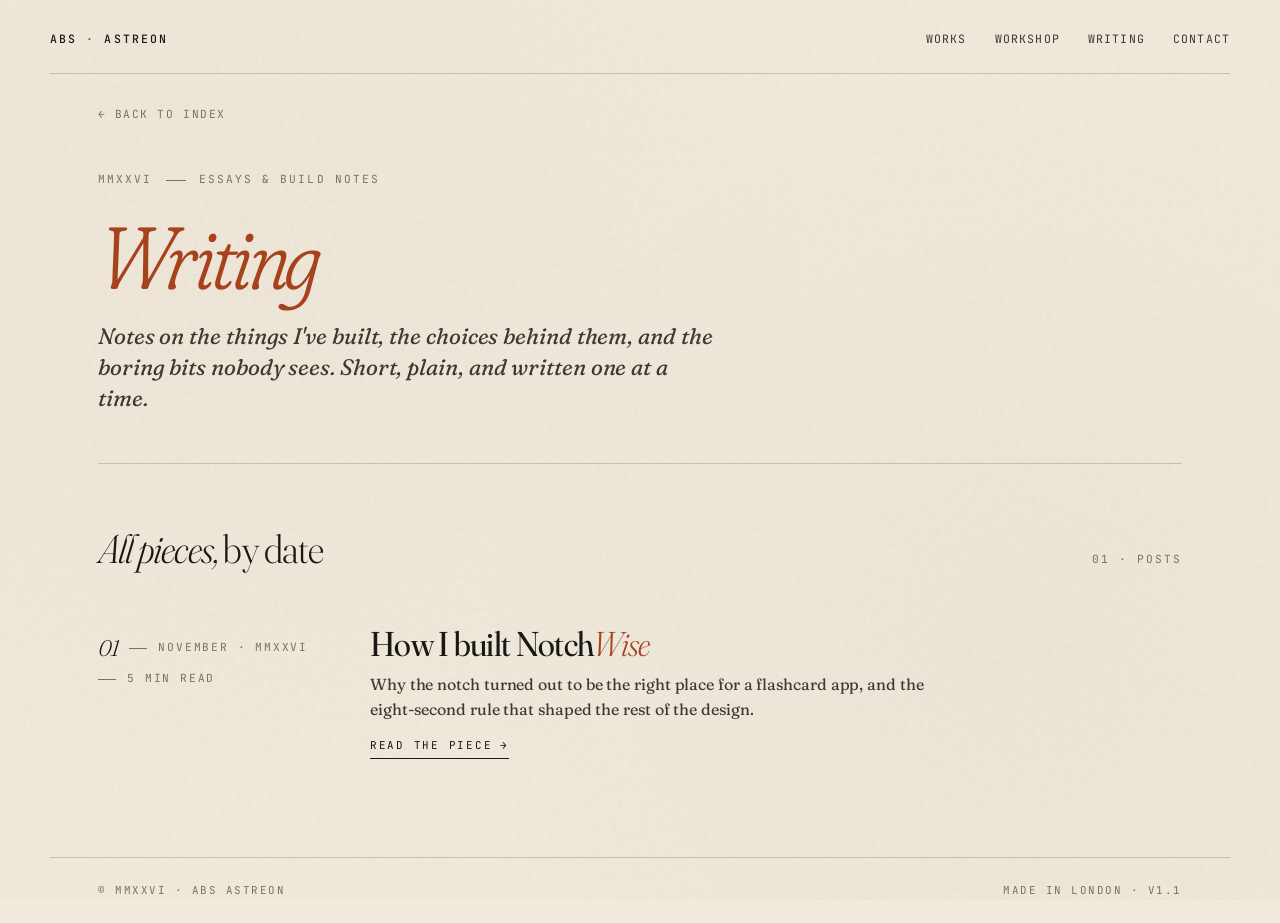
==== writing/index.html @ 0178a2d2 "Add click-to-copy CLI boxes, writing section, and email swap in colophon" ====
<!DOCTYPE html>
<html lang="en">
<head>
  <meta charset="UTF-8" />
  <meta name="viewport" content="width=device-width, initial-scale=1.0" />
  <title>Writing · ABS Astreon</title>
  <meta name="description" content="Essays and build notes on independent software and design." />
  <meta name="theme-color" content="#f1ebdd" />

  <meta property="og:title" content="Writing · ABS Astreon" />
  <meta property="og:description" content="Essays and build notes on independent software and design." />
  <meta property="og:type" content="website" />

  <link rel="preconnect" href="https://fonts.googleapis.com" />
  <link rel="preconnect" href="https://fonts.gstatic.com" crossorigin />
  <link
    href="https://fonts.googleapis.com/css2?family=Fraunces:ital,opsz,wght,SOFT@0,9..144,300..900,0..100;1,9..144,300..900,0..100&family=JetBrains+Mono:wght@400;500&display=swap"
    rel="stylesheet"
  />

  <link rel="stylesheet" href="../styles.css" />
</head>

<body>
  <header class="shell site-header">
    <div class="wordmark reveal d1">
      <a href="../index.html">ABS <span>·</span> ASTREON</a>
    </div>
    <nav class="site-nav reveal d2">
      <a href="../index.html#works">Works</a>
      <a href="../index.html#workshop">Workshop</a>
      <a href="index.html">Writing</a>
      <a href="../index.html#contact">Contact</a>
    </nav>
  </header>

  <main class="shell">
    <a href="../index.html" class="back-link reveal d1">
      <span class="arrow">←</span> Back to index
    </a>

    <section class="detail-header reveal d2">
      <p class="detail-meta">
        <span>MMXXVI</span>
        <span class="sep"></span>
        <span>Essays &amp; build notes</span>
      </p>
      <h1 class="detail-title"><em>Writing</em></h1>
      <p class="detail-tagline">Notes on the things I've built, the choices behind them, and the boring bits nobody sees. Short, plain, and written one at a time.</p>
    </section>

    <section class="block" style="border-top: 1px solid var(--rule); padding-top: clamp(2.5rem, 6vh, 4rem);">
      <div class="section-head">
        <h2>All pieces, <span style="font-style: normal;">by date</span></h2>
        <span class="tag">01 · Posts</span>
      </div>

      <div class="writing-list">

        <a class="writing-entry reveal d3" href="how-i-built-notchwise.html">
          <p class="writing-entry-meta">
            <span class="num">01</span>
            <span class="sep"></span>
            <span>November · MMXXVI</span>
            <span class="sep"></span>
            <span>5 min read</span>
          </p>
          <div class="writing-entry-body">
            <h3 class="writing-entry-title">How I built Notch<em>Wise</em></h3>
            <p class="writing-entry-dek">
              Why the notch turned out to be the right place for a flashcard app, and the eight-second rule that shaped the rest of the design.
            </p>
            <span class="writing-entry-cta">
              Read the piece <span class="arrow">→</span>
            </span>
          </div>
        </a>

      </div>
    </section>
  </main>

  <div class="footer-rule">
    <span>© MMXXVI · ABS Astreon</span>
    <span>Made in London · v1.1</span>
  </div>
</body>
</html>
---- styles.css ----
/* ═══════════════════════════════════════════════════════════
   Portfolio — shared styles
   Editorial/archival aesthetic: Fraunces + JetBrains Mono,
   warm paper palette, letterpress accents.
   ═══════════════════════════════════════════════════════════ */

/* ——— Design tokens ————————————————————————————————————— */
:root {
  --paper: #f1ebdd;
  --paper-warm: #ece4d2;
  --ink: #1a1814;
  --ink-soft: #3d3830;
  --ink-mute: #7a7161;
  --rule: #c9bfa8;
  --accent: #a6421c;          /* letterpress red */
  --accent-soft: #c47452;

  --serif: "Fraunces", "EB Garamond", "Georgia", serif;
  --mono: "JetBrains Mono", "SFMono-Regular", ui-monospace, monospace;

  --page-pad: clamp(1.25rem, 4vw, 3rem);
  --col-gap: clamp(1.5rem, 4vw, 4rem);

  --display-settings: "opsz" 144, "SOFT" 30, "WONK" 0;
  --body-settings: "opsz" 14, "SOFT" 50;
}

/* ——— Base ————————————————————————————————————————————— */
*,
*::before,
*::after { box-sizing: border-box; }

html {
  scroll-behavior: smooth;
  -webkit-font-smoothing: antialiased;
  -moz-osx-font-smoothing: grayscale;
  text-rendering: optimizeLegibility;
}

body {
  margin: 0;
  background: var(--paper);
  color: var(--ink);
  font-family: var(--serif);
  font-variation-settings: var(--body-settings);
  font-size: 17px;
  line-height: 1.55;
  letter-spacing: -0.005em;
  min-height: 100vh;

  /* Subtle paper grain */
  background-image:
    radial-gradient(circle at 20% 30%, rgba(166, 66, 28, 0.025) 0%, transparent 50%),
    radial-gradient(circle at 80% 70%, rgba(26, 24, 20, 0.02) 0%, transparent 50%),
    url("data:image/svg+xml,%3Csvg viewBox='0 0 200 200' xmlns='http://www.w3.org/2000/svg'%3E%3Cfilter id='n'%3E%3CfeTurbulence type='fractalNoise' baseFrequency='0.85' numOctaves='3' stitchTiles='stitch'/%3E%3CfeColorMatrix values='0 0 0 0 0.1 0 0 0 0 0.08 0 0 0 0 0.05 0 0 0 0.035 0'/%3E%3C/filter%3E%3Crect width='100%25' height='100%25' filter='url(%23n)'/%3E%3C/svg%3E");
  background-attachment: fixed, fixed, fixed;
}

a { color: inherit; text-decoration: none; }
::selection { background: var(--accent); color: var(--paper); }

img, svg { display: block; max-width: 100%; height: auto; }

/* ——— Layout shell ————————————————————————————————————— */
.shell {
  max-width: 1180px;
  margin: 0 auto;
  padding: 0 var(--page-pad);
}

.shell-narrow {
  max-width: 820px;
  margin: 0 auto;
  padding: 0 var(--page-pad);
}

.rule { border: 0; height: 1px; background: var(--rule); margin: 0; }

/* ——— Site header ————————————————————————————————————— */
.site-header {
  padding: 1.75rem 0 1.5rem;
  display: flex;
  align-items: baseline;
  justify-content: space-between;
  gap: 2rem;
  border-bottom: 1px solid var(--rule);
}

.wordmark {
  font-family: var(--mono);
  font-size: 0.72rem;
  font-weight: 500;
  letter-spacing: 0.18em;
  text-transform: uppercase;
  color: var(--ink);
}
.wordmark span { color: var(--accent); }
.wordmark a { color: inherit; }

.site-nav {
  display: flex;
  gap: 1.75rem;
  font-family: var(--mono);
  font-size: 0.72rem;
  letter-spacing: 0.1em;
  text-transform: uppercase;
  color: var(--ink-soft);
}
.site-nav a {
  position: relative;
  padding: 0.1rem 0;
  transition: color 0.2s ease;
}
.site-nav a::after {
  content: "";
  position: absolute;
  left: 0; bottom: -2px;
  width: 0; height: 1px;
  background: var(--accent);
  transition: width 0.3s ease;
}
.site-nav a:hover { color: var(--ink); }
.site-nav a:hover::after { width: 100%; }

/* ——— Hero (index) ————————————————————————————————————— */
.hero {
  padding: clamp(3rem, 10vh, 7rem) 0 clamp(3rem, 8vh, 5rem);
  display: flex;
  flex-direction: column;
  gap: 2.5rem;
  position: relative;
}
.hero-top {
  display: grid;
  grid-template-columns: 1fr;
  gap: 2.5rem;
  align-items: start;
}
@media (min-width: 860px) {
  .hero-top {
    grid-template-columns: 1fr auto;
    gap: 4rem;
  }
}
.hero-lead {
  display: flex;
  flex-direction: column;
  gap: 1.75rem;
  min-width: 0;
}
.hero-figure {
  margin: 0;
  display: flex;
  flex-direction: column;
  gap: 0.85rem;
  align-items: flex-start;
}
.hero-avatar {
  width: 220px;
  padding: 10px;
  border: 1px solid var(--rule);
  background: var(--paper-warm);
  position: relative;
  box-shadow: 4px 4px 0 var(--rule);
  transition: transform 0.4s cubic-bezier(0.2, 0.8, 0.2, 1), box-shadow 0.4s ease;
}
.hero-avatar:hover {
  transform: translate(-2px, -2px);
  box-shadow: 6px 6px 0 var(--rule);
}
.hero-avatar img {
  width: 100%;
  height: auto;
  display: block;
  mix-blend-mode: multiply;
}
.hero-byline {
  font-family: var(--mono);
  font-size: 0.66rem;
  letter-spacing: 0.18em;
  text-transform: uppercase;
  color: var(--ink-mute);
  display: flex;
  align-items: center;
  gap: 0.5rem;
  padding-left: 0.25rem;
}
.hero-byline::before {
  content: "";
  width: 20px;
  height: 1px;
  background: var(--ink-mute);
  display: inline-block;
}
.hero-byline em {
  font-family: var(--serif);
  font-style: italic;
  font-size: 1.05em;
  text-transform: none;
  letter-spacing: 0;
  color: var(--ink);
}

.eyebrow {
  font-family: var(--mono);
  font-size: 0.7rem;
  letter-spacing: 0.22em;
  text-transform: uppercase;
  color: var(--ink-mute);
  margin: 0;
  display: flex;
  align-items: center;
  gap: 0.6rem;
}
.eyebrow::before {
  content: "";
  width: 24px; height: 1px;
  background: var(--ink-mute);
  display: inline-block;
}
.hero h1 {
  font-family: var(--serif);
  font-variation-settings: var(--display-settings);
  font-weight: 380;
  font-size: clamp(2.4rem, 6.5vw, 5.25rem);
  line-height: 1.02;
  letter-spacing: -0.025em;
  margin: 0;
  max-width: 22ch;
}
.hero h1 em {
  font-style: italic;
  font-weight: 300;
  font-variation-settings: "opsz" 144, "SOFT" 100, "WONK" 1;
  color: var(--accent);
}
.hero-meta {
  display: grid;
  grid-template-columns: 1fr;
  gap: 1.25rem;
  max-width: 54ch;
  margin-top: 1rem;
}
@media (min-width: 780px) {
  .hero-meta {
    grid-template-columns: 1fr 1fr;
    gap: 3rem;
  }
}
.hero-meta p {
  margin: 0;
  color: var(--ink-soft);
  font-size: 1.05rem;
  line-height: 1.6;
}
.drop {
  font-family: var(--serif);
  font-variation-settings: "opsz" 144, "SOFT" 0;
  font-size: 3.4em;
  line-height: 0.85;
  float: left;
  padding: 0.15em 0.08em 0 0;
  color: var(--accent);
  font-weight: 500;
}

/* ——— Section blocks ————————————————————————————————————— */
section.block {
  padding: clamp(2.5rem, 6vh, 4rem) 0;
  border-top: 1px solid var(--rule);
}
.section-head {
  display: flex;
  align-items: baseline;
  justify-content: space-between;
  gap: 2rem;
  margin-bottom: clamp(2rem, 5vh, 3.5rem);
  flex-wrap: wrap;
}
.section-head h2 {
  font-family: var(--serif);
  font-variation-settings: "opsz" 144, "SOFT" 20;
  font-weight: 300;
  font-style: italic;
  font-size: clamp(1.75rem, 3.5vw, 2.5rem);
  letter-spacing: -0.02em;
  margin: 0;
}
.section-head .tag {
  font-family: var(--mono);
  font-size: 0.7rem;
  letter-spacing: 0.18em;
  text-transform: uppercase;
  color: var(--ink-mute);
}

/* ——— Project rows (with cover) ————————————————————————— */
.projects { display: flex; flex-direction: column; }

.project {
  display: grid;
  grid-template-columns: 1fr;
  gap: 1.5rem;
  padding: 2.25rem 0;
  border-top: 1px solid var(--rule);
  position: relative;
  color: inherit;
  transition: background 0.4s ease;
}
.project:first-child { border-top: 0; padding-top: 0; }

@media (min-width: 780px) {
  .project {
    grid-template-columns: minmax(0, 1fr) minmax(0, 1.2fr);
    gap: 3.5rem;
    padding: 3rem 0;
    align-items: center;
  }
}

.project-cover {
  position: relative;
  overflow: hidden;
  background: var(--paper-warm);
  aspect-ratio: 3 / 2;
  border: 1px solid var(--rule);
  transition: transform 0.5s cubic-bezier(0.2, 0.8, 0.2, 1);
}
.project-cover svg,
.project-cover img {
  width: 100%;
  height: 100%;
  object-fit: cover;
  transition: transform 0.6s cubic-bezier(0.2, 0.8, 0.2, 1);
}
.project:hover .project-cover svg,
.project:hover .project-cover img {
  transform: scale(1.03);
}

.project-content {
  display: flex;
  flex-direction: column;
  gap: 1rem;
}

.project-meta-row {
  display: flex;
  align-items: center;
  gap: 0.85rem;
  font-family: var(--mono);
  font-size: 0.68rem;
  letter-spacing: 0.16em;
  text-transform: uppercase;
  color: var(--ink-mute);
  margin: 0;
}
.project-meta-row .num {
  font-family: var(--serif);
  font-style: italic;
  font-variation-settings: "opsz" 144, "SOFT" 50;
  font-size: 1.4rem;
  font-weight: 300;
  letter-spacing: -0.02em;
  color: var(--ink);
  text-transform: none;
  line-height: 1;
}
.project-meta-row .sep {
  width: 20px; height: 1px;
  background: var(--ink-mute);
}
.project-meta-row .live {
  display: inline-flex;
  align-items: center;
  gap: 0.4rem;
  color: var(--accent);
  font-weight: 500;
}
.project-meta-row .live::before {
  content: "";
  width: 6px; height: 6px;
  border-radius: 50%;
  background: var(--accent);
  display: inline-block;
  animation: pulse 2.5s ease-in-out infinite;
}
@keyframes pulse {
  0%, 100% { opacity: 1; transform: scale(1); }
  50% { opacity: 0.5; transform: scale(0.85); }
}

.project-title {
  font-family: var(--serif);
  font-variation-settings: "opsz" 144, "SOFT" 30;
  font-weight: 400;
  font-size: clamp(1.9rem, 3.5vw, 2.85rem);
  line-height: 1.05;
  letter-spacing: -0.03em;
  margin: 0;
  transition: transform 0.35s cubic-bezier(0.2, 0.8, 0.2, 1);
}
.project-title em {
  font-style: italic;
  font-weight: 300;
  transition: font-variation-settings 0.35s ease;
}
.project:hover .project-title { transform: translateX(6px); }
.project:hover .project-title em {
  font-variation-settings: "opsz" 144, "SOFT" 100, "WONK" 1;
}

.project-description {
  margin: 0;
  color: var(--ink-soft);
  font-size: 1.02rem;
  line-height: 1.55;
  max-width: 52ch;
}

.project-stack {
  display: flex;
  flex-wrap: wrap;
  gap: 0.5rem;
  margin-top: 0.25rem;
}
.project-stack span {
  font-family: var(--mono);
  font-size: 0.65rem;
  letter-spacing: 0.12em;
  text-transform: uppercase;
  color: var(--ink-mute);
  border: 1px solid var(--rule);
  padding: 0.25rem 0.55rem;
  border-radius: 2px;
  background: rgba(255, 255, 255, 0.3);
}

.project-cta {
  font-family: var(--mono);
  font-size: 0.7rem;
  letter-spacing: 0.16em;
  text-transform: uppercase;
  color: var(--ink);
  display: inline-flex;
  align-items: center;
  gap: 0.5rem;
  margin-top: 0.5rem;
  padding-bottom: 0.3rem;
  border-bottom: 1px solid var(--ink);
  align-self: flex-start;
  transition: all 0.25s ease;
}
.project-cta .arrow { transition: transform 0.25s ease; }
.project:hover .project-cta .arrow { transform: translateX(4px); }
.project:hover .project-cta { color: var(--accent); border-bottom-color: var(--accent); }

/* ——— Bench (in progress) ————————————————————————————— */
.bench {
  display: grid;
  grid-template-columns: 1fr;
  gap: 1.5rem;
}
@media (min-width: 780px) {
  .bench {
    grid-template-columns: 1fr 1fr;
    gap: 2rem;
  }
}
.bench-card {
  padding: 2rem;
  border: 1px dashed var(--rule);
  background: rgba(255, 255, 255, 0.25);
  display: flex;
  flex-direction: column;
  gap: 1rem;
  position: relative;
}
.bench-card::before {
  content: "";
  position: absolute;
  top: 0.75rem; right: 0.75rem;
  width: 6px; height: 6px;
  background: var(--accent-soft);
  border-radius: 50%;
}
.bench-card .label {
  font-family: var(--mono);
  font-size: 0.65rem;
  letter-spacing: 0.18em;
  text-transform: uppercase;
  color: var(--accent-soft);
}
.bench-card h3 {
  font-family: var(--serif);
  font-variation-settings: "opsz" 144, "SOFT" 30;
  font-weight: 400;
  font-style: italic;
  font-size: 1.5rem;
  margin: 0;
  letter-spacing: -0.015em;
  color: var(--ink);
}
.bench-card p {
  margin: 0;
  color: var(--ink-soft);
  font-size: 0.95rem;
  line-height: 1.55;
}

/* ——— Colophon / Footer ————————————————————————————————— */
.colophon {
  padding: clamp(3rem, 8vh, 5rem) 0 2.5rem;
  border-top: 1px solid var(--rule);
  display: grid;
  grid-template-columns: 1fr;
  gap: 2.5rem;
}
@media (min-width: 780px) {
  .colophon { grid-template-columns: 2fr 1fr 1fr; }
}
.colophon-block h4 {
  font-family: var(--mono);
  font-size: 0.68rem;
  font-weight: 500;
  letter-spacing: 0.18em;
  text-transform: uppercase;
  color: var(--ink-mute);
  margin: 0 0 1rem 0;
}
.colophon-block p,
.colophon-block a {
  color: var(--ink-soft);
  font-size: 1rem;
  line-height: 1.6;
}
.colophon-block a {
  display: block;
  padding: 0.15rem 0;
  transition: color 0.2s ease;
}
.colophon-block a:hover { color: var(--accent); }
.colophon-note { max-width: 42ch; font-size: 0.95rem; }
.colophon-note em { font-style: italic; color: var(--ink); }

.footer-rule {
  max-width: 1180px;
  margin: 0 auto;
  padding: 1.5rem var(--page-pad);
  display: flex;
  justify-content: space-between;
  align-items: center;
  border-top: 1px solid var(--rule);
  font-family: var(--mono);
  font-size: 0.68rem;
  letter-spacing: 0.14em;
  text-transform: uppercase;
  color: var(--ink-mute);
  flex-wrap: wrap;
  gap: 1rem;
}

/* ═══════════════════════════════════════════════════════════
   Detail page styles
   ═══════════════════════════════════════════════════════════ */

.back-link {
  display: inline-flex;
  align-items: center;
  gap: 0.5rem;
  font-family: var(--mono);
  font-size: 0.7rem;
  letter-spacing: 0.14em;
  text-transform: uppercase;
  color: var(--ink-mute);
  margin: 2rem 0 1.5rem;
  transition: color 0.2s ease;
}
.back-link:hover { color: var(--accent); }
.back-link .arrow { transition: transform 0.25s ease; }
.back-link:hover .arrow { transform: translateX(-4px); }

.detail-header {
  padding: 1.5rem 0 3rem;
}
.detail-meta {
  font-family: var(--mono);
  font-size: 0.7rem;
  letter-spacing: 0.18em;
  text-transform: uppercase;
  color: var(--ink-mute);
  display: flex;
  flex-wrap: wrap;
  align-items: center;
  gap: 0.85rem;
  margin: 0 0 1.5rem;
}
.detail-meta .num {
  font-family: var(--serif);
  font-style: italic;
  font-variation-settings: "opsz" 144, "SOFT" 50;
  font-size: 1.5rem;
  font-weight: 300;
  color: var(--ink);
  text-transform: none;
  line-height: 1;
}
.detail-meta .sep {
  width: 20px; height: 1px;
  background: var(--ink-mute);
}
.detail-meta .live {
  display: inline-flex;
  align-items: center;
  gap: 0.4rem;
  color: var(--accent);
  font-weight: 500;
}
.detail-meta .live::before {
  content: "";
  width: 6px; height: 6px;
  border-radius: 50%;
  background: var(--accent);
  display: inline-block;
  animation: pulse 2.5s ease-in-out infinite;
}

.detail-title {
  font-family: var(--serif);
  font-variation-settings: var(--display-settings);
  font-weight: 380;
  font-size: clamp(2.75rem, 7vw, 5.5rem);
  line-height: 1;
  letter-spacing: -0.03em;
  margin: 0 0 1.25rem;
  max-width: 18ch;
}
.detail-title em {
  font-style: italic;
  font-weight: 300;
  font-variation-settings: "opsz" 144, "SOFT" 100, "WONK" 1;
  color: var(--accent);
}

.detail-tagline {
  font-family: var(--serif);
  font-style: italic;
  font-size: clamp(1.15rem, 2vw, 1.4rem);
  color: var(--ink-soft);
  max-width: 44ch;
  margin: 0;
  line-height: 1.4;
}

/* ——— Detail hero cover ————————————————————————————————— */
.detail-cover {
  margin-bottom: 3rem;
  aspect-ratio: 16 / 9;
  overflow: hidden;
  background: var(--paper-warm);
  border: 1px solid var(--rule);
}
.detail-cover svg,
.detail-cover img {
  width: 100%;
  height: 100%;
  object-fit: cover;
}

/* ——— Detail body prose ————————————————————————————————— */
.detail-body {
  display: grid;
  grid-template-columns: 1fr;
  gap: 2.5rem;
  padding: 2rem 0;
}
@media (min-width: 820px) {
  .detail-body {
    grid-template-columns: 1fr 2fr;
    gap: 4rem;
    padding: 3rem 0;
  }
}

.detail-section-label {
  font-family: var(--mono);
  font-size: 0.68rem;
  letter-spacing: 0.18em;
  text-transform: uppercase;
  color: var(--ink-mute);
  margin: 0;
  padding-top: 0.35em;
  border-top: 1px solid var(--ink);
  display: inline-block;
}

.detail-prose p {
  font-size: 1.1rem;
  line-height: 1.65;
  color: var(--ink-soft);
  margin: 0 0 1.25rem;
  max-width: 58ch;
}
.detail-prose p:first-child::first-letter {
  font-family: var(--serif);
  font-variation-settings: "opsz" 144, "SOFT" 0;
  float: left;
  font-size: 3.3em;
  line-height: 0.85;
  padding: 0.15em 0.1em 0 0;
  color: var(--accent);
  font-weight: 500;
}
.detail-prose strong {
  color: var(--ink);
  font-weight: 500;
}
.detail-prose em { font-style: italic; }
.detail-prose code {
  font-family: var(--mono);
  font-size: 0.88em;
  background: rgba(26, 24, 20, 0.06);
  padding: 0.1em 0.4em;
  border-radius: 2px;
  color: var(--ink);
}

/* ——— Feature list ————————————————————————————————————— */
.features {
  display: grid;
  grid-template-columns: 1fr;
  gap: 0;
  margin-top: 1rem;
}
.feature {
  padding: 1.5rem 0;
  border-top: 1px solid var(--rule);
  display: grid;
  grid-template-columns: 1fr;
  gap: 0.5rem;
}
@media (min-width: 640px) {
  .feature {
    grid-template-columns: auto 1fr;
    gap: 2rem;
  }
}
.feature-num {
  font-family: var(--mono);
  font-size: 0.7rem;
  letter-spacing: 0.14em;
  color: var(--ink-mute);
}
.feature h4 {
  font-family: var(--serif);
  font-variation-settings: "opsz" 144, "SOFT" 30;
  font-weight: 500;
  font-size: 1.15rem;
  margin: 0 0 0.25rem;
  letter-spacing: -0.01em;
  color: var(--ink);
}
.feature p {
  margin: 0;
  color: var(--ink-soft);
  font-size: 0.98rem;
  line-height: 1.55;
}

/* ——— Links grid ————————————————————————————————————————— */
.links-grid {
  display: grid;
  grid-template-columns: 1fr;
  gap: 1rem;
  margin-top: 1.25rem;
}
@media (min-width: 640px) {
  .links-grid { grid-template-columns: 1fr 1fr; }
}

.link-card {
  display: grid;
  grid-template-columns: auto 1fr auto;
  align-items: center;
  gap: 1rem;
  padding: 1.15rem 1.35rem;
  border: 1px solid var(--rule);
  background: rgba(255, 255, 255, 0.35);
  color: var(--ink);
  transition: all 0.25s ease;
}
.link-card:hover {
  border-color: var(--ink);
  transform: translateY(-2px);
  background: rgba(255, 255, 255, 0.55);
}
.link-card .glyph {
  width: 36px; height: 36px;
  display: grid;
  place-items: center;
  border: 1px solid var(--rule);
  border-radius: 2px;
  font-family: var(--mono);
  font-size: 0.85rem;
  color: var(--accent);
  background: var(--paper);
}
.link-card .meta {
  display: flex;
  flex-direction: column;
  gap: 0.15rem;
  min-width: 0;
}
.link-card .meta .label {
  font-family: var(--mono);
  font-size: 0.64rem;
  letter-spacing: 0.18em;
  text-transform: uppercase;
  color: var(--ink-mute);
}
.link-card .meta .value {
  font-family: var(--serif);
  font-variation-settings: "opsz" 144, "SOFT" 30;
  font-size: 1.02rem;
  font-weight: 500;
  letter-spacing: -0.005em;
  overflow: hidden;
  text-overflow: ellipsis;
  white-space: nowrap;
}
.link-card .arrow {
  color: var(--ink-mute);
  transition: all 0.25s ease;
}
.link-card:hover .arrow {
  color: var(--accent);
  transform: translate(2px, -2px);
}

/* CLI install box */
.cli-box {
  margin-top: 1.25rem;
  padding: 1.25rem 1.35rem;
  background: var(--ink);
  color: var(--paper);
  font-family: var(--mono);
  font-size: 0.88rem;
  border-radius: 2px;
  display: flex;
  align-items: center;
  justify-content: space-between;
  gap: 1rem;
  position: relative;
  overflow: hidden;
  cursor: pointer;
  border: 1px solid transparent;
  transition: border-color 0.3s ease, background 0.3s ease, transform 0.2s ease;
  user-select: none;
  -webkit-user-select: none;
}
.cli-box:hover {
  border-color: var(--accent-soft);
  transform: translateY(-1px);
}
.cli-box:focus-visible {
  outline: none;
  border-color: var(--accent-soft);
}
.cli-box::before {
  content: "$";
  color: var(--accent-soft);
  margin-right: 0.5rem;
}
.cli-box .copy-hint {
  font-size: 0.65rem;
  letter-spacing: 0.14em;
  text-transform: uppercase;
  color: var(--ink-mute);
  opacity: 0.7;
  transition: color 0.3s ease, opacity 0.3s ease;
  flex-shrink: 0;
}
.cli-box-copied {
  border-color: var(--accent-soft);
  background: #2a2620;
  transform: translateY(-1px);
}
.cli-box-copied .copy-hint {
  color: var(--accent-soft);
  opacity: 1;
}

/* ——— Next project ————————————————————————————————————— */
.next-project {
  display: grid;
  grid-template-columns: 1fr;
  gap: 1rem;
  padding: 3rem 0 2rem;
  border-top: 1px solid var(--rule);
  color: inherit;
  transition: color 0.3s ease;
}
@media (min-width: 780px) {
  .next-project {
    grid-template-columns: auto 1fr auto;
    gap: 3rem;
    align-items: center;
    padding: 4rem 0 3rem;
  }
}
.next-project .label {
  font-family: var(--mono);
  font-size: 0.7rem;
  letter-spacing: 0.18em;
  text-transform: uppercase;
  color: var(--ink-mute);
}
.next-project .title {
  font-family: var(--serif);
  font-variation-settings: "opsz" 144, "SOFT" 30;
  font-weight: 400;
  font-size: clamp(2rem, 4vw, 3rem);
  letter-spacing: -0.02em;
  line-height: 1;
  margin: 0;
  transition: transform 0.35s cubic-bezier(0.2, 0.8, 0.2, 1);
}
.next-project .title em {
  font-style: italic;
  font-weight: 300;
}
.next-project:hover .title {
  transform: translateX(8px);
  color: var(--accent);
}
.next-project .arrow {
  font-family: var(--mono);
  color: var(--ink-mute);
  transition: all 0.35s ease;
}
.next-project:hover .arrow {
  color: var(--accent);
  transform: translateX(8px);
}

/* ——— Workshop (in development) ————————————————————————— */
.workshop {
  display: grid;
  grid-template-columns: 1fr;
  gap: 1.5rem;
}
@media (min-width: 640px) {
  .workshop {
    grid-template-columns: repeat(2, 1fr);
  }
}
@media (min-width: 960px) {
  .workshop {
    grid-template-columns: repeat(3, 1fr);
    gap: 2rem;
  }
}
.workshop-card {
  display: flex;
  flex-direction: column;
  border: 1px solid var(--rule);
  background: rgba(255, 255, 255, 0.3);
  position: relative;
  transition: transform 0.35s cubic-bezier(0.2, 0.8, 0.2, 1), box-shadow 0.35s ease;
}
.workshop-card:hover {
  transform: translateY(-3px);
  box-shadow: 0 8px 0 -4px var(--rule);
}
.workshop-card::after {
  content: "";
  position: absolute;
  top: 0.85rem;
  right: 0.85rem;
  width: 8px;
  height: 8px;
  background: var(--accent-soft);
  border-radius: 50%;
  z-index: 2;
  animation: pulse 2.5s ease-in-out infinite;
}
.workshop-cover {
  aspect-ratio: 3 / 2;
  overflow: hidden;
  border-bottom: 1px solid var(--rule);
  background: var(--paper-warm);
}
.workshop-cover img {
  width: 100%;
  height: 100%;
  object-fit: cover;
  display: block;
}
.workshop-content {
  padding: 1.5rem 1.35rem 1.6rem;
  display: flex;
  flex-direction: column;
  gap: 0.7rem;
  flex: 1;
}
.workshop-meta {
  display: flex;
  align-items: center;
  gap: 0.7rem;
  font-family: var(--mono);
  font-size: 0.62rem;
  letter-spacing: 0.16em;
  text-transform: uppercase;
  color: var(--accent-soft);
  margin: 0 0 0.15rem;
}
.workshop-meta .num {
  font-family: var(--serif);
  font-style: italic;
  font-size: 1.1rem;
  font-weight: 300;
  color: var(--ink);
  text-transform: none;
  letter-spacing: -0.02em;
  line-height: 1;
}
.workshop-meta .sep {
  width: 14px;
  height: 1px;
  background: var(--accent-soft);
}
.workshop-title {
  font-family: var(--serif);
  font-variation-settings: "opsz" 144, "SOFT" 30;
  font-weight: 400;
  font-size: 1.7rem;
  letter-spacing: -0.02em;
  line-height: 1;
  margin: 0;
  color: var(--ink);
}
.workshop-title em {
  font-style: italic;
  font-weight: 300;
}
.workshop-desc {
  margin: 0;
  color: var(--ink-soft);
  font-size: 0.95rem;
  line-height: 1.55;
  flex: 1;
}
.workshop-stack {
  display: flex;
  flex-wrap: wrap;
  gap: 0.4rem;
  margin-top: 0.5rem;
}
.workshop-stack span {
  font-family: var(--mono);
  font-size: 0.6rem;
  letter-spacing: 0.12em;
  text-transform: uppercase;
  color: var(--ink-mute);
  border: 1px solid var(--rule);
  padding: 0.2rem 0.45rem;
  border-radius: 2px;
  background: rgba(255, 255, 255, 0.4);
}

/* ——— Reveal animation ————————————————————————————————— */
.reveal {
  opacity: 0;
  transform: translateY(18px);
  animation: rise 0.9s cubic-bezier(0.2, 0.8, 0.2, 1) forwards;
}
.reveal.d1 { animation-delay: 0.05s; }
.reveal.d2 { animation-delay: 0.18s; }
.reveal.d3 { animation-delay: 0.32s; }
.reveal.d4 { animation-delay: 0.46s; }
.reveal.d5 { animation-delay: 0.60s; }
@keyframes rise {
  to { opacity: 1; transform: translateY(0); }
}
@media (prefers-reduced-motion: reduce) {
  .reveal { opacity: 1; transform: none; animation: none; }
  * { transition: none !important; animation: none !important; }
}

/* ═══════════════════════════════════════════════════════════
   Writing
   Index listing + long-form article layout.
   ═══════════════════════════════════════════════════════════ */

/* ——— Writing index (listing) ——————————————————————————— */
.writing-list {
  display: flex;
  flex-direction: column;
}
.writing-entry {
  display: grid;
  grid-template-columns: 1fr;
  gap: 1rem;
  padding: 2.25rem 0;
  border-top: 1px dashed var(--rule);
  color: inherit;
  transition: transform 0.35s cubic-bezier(0.2, 0.8, 0.2, 1);
}
.writing-entry:first-child { border-top: 0; padding-top: 0; }
@media (min-width: 780px) {
  .writing-entry {
    grid-template-columns: 14rem 1fr;
    gap: 3rem;
    padding: 2.75rem 0;
    align-items: baseline;
  }
}
.writing-entry-meta {
  font-family: var(--mono);
  font-size: 0.7rem;
  letter-spacing: 0.16em;
  text-transform: uppercase;
  color: var(--ink-mute);
  display: flex;
  flex-wrap: wrap;
  align-items: center;
  gap: 0.7rem;
  margin: 0;
}
.writing-entry-meta .num {
  font-family: var(--serif);
  font-style: italic;
  font-variation-settings: "opsz" 144, "SOFT" 50;
  font-size: 1.4rem;
  font-weight: 300;
  letter-spacing: -0.02em;
  color: var(--ink);
  text-transform: none;
  line-height: 1;
}
.writing-entry-meta .sep {
  width: 18px; height: 1px;
  background: var(--ink-mute);
}
.writing-entry-body {
  display: flex;
  flex-direction: column;
  gap: 0.6rem;
  min-width: 0;
}
.writing-entry-title {
  font-family: var(--serif);
  font-variation-settings: "opsz" 144, "SOFT" 30;
  font-weight: 400;
  font-size: clamp(1.55rem, 3vw, 2.15rem);
  line-height: 1.1;
  letter-spacing: -0.02em;
  margin: 0;
  transition: transform 0.35s cubic-bezier(0.2, 0.8, 0.2, 1), color 0.35s ease;
}
.writing-entry-title em {
  font-style: italic;
  font-weight: 300;
  color: var(--accent);
}
.writing-entry:hover .writing-entry-title {
  transform: translateX(6px);
  color: var(--accent);
}
.writing-entry-dek {
  margin: 0;
  color: var(--ink-soft);
  font-size: 1rem;
  line-height: 1.55;
  max-width: 56ch;
}
.writing-entry-cta {
  font-family: var(--mono);
  font-size: 0.68rem;
  letter-spacing: 0.16em;
  text-transform: uppercase;
  color: var(--ink);
  display: inline-flex;
  align-items: center;
  gap: 0.5rem;
  margin-top: 0.35rem;
  padding-bottom: 0.25rem;
  border-bottom: 1px solid var(--ink);
  align-self: flex-start;
  transition: all 0.25s ease;
}
.writing-entry-cta .arrow { transition: transform 0.25s ease; }
.writing-entry:hover .writing-entry-cta {
  color: var(--accent);
  border-bottom-color: var(--accent);
}
.writing-entry:hover .writing-entry-cta .arrow {
  transform: translateX(4px);
}

/* ——— Writing article ——————————————————————————————————— */
.writing-article {
  padding: 1rem 0 3rem;
}
.writing-article-header {
  padding: 1.5rem 0 2.75rem;
  border-bottom: 1px solid var(--rule);
  margin-bottom: 3rem;
  max-width: 65ch;
}
.writing-article-kicker {
  font-family: var(--mono);
  font-size: 0.68rem;
  letter-spacing: 0.18em;
  text-transform: uppercase;
  color: var(--ink-mute);
  margin: 0 0 1.4rem;
  display: flex;
  flex-wrap: wrap;
  gap: 0.75rem;
  align-items: center;
}
.writing-article-kicker .num {
  font-family: var(--serif);
  font-style: italic;
  font-variation-settings: "opsz" 144, "SOFT" 50;
  font-size: 1.4rem;
  font-weight: 300;
  color: var(--ink);
  text-transform: none;
  line-height: 1;
}
.writing-article-kicker .sep {
  width: 18px; height: 1px;
  background: var(--ink-mute);
}
.writing-article-title {
  font-family: var(--serif);
  font-variation-settings: var(--display-settings);
  font-weight: 380;
  font-size: clamp(2.2rem, 5.5vw, 3.75rem);
  line-height: 1.03;
  letter-spacing: -0.025em;
  margin: 0 0 1.5rem;
}
.writing-article-title em {
  font-style: italic;
  font-weight: 300;
  font-variation-settings: "opsz" 144, "SOFT" 100, "WONK" 1;
  color: var(--accent);
}
.writing-article-dateline {
  font-family: var(--mono);
  font-size: 0.68rem;
  letter-spacing: 0.16em;
  text-transform: uppercase;
  color: var(--ink-mute);
  display: flex;
  flex-wrap: wrap;
  gap: 0.85rem;
  align-items: center;
  margin: 0;
}
.writing-article-dateline .sep {
  width: 14px; height: 1px;
  background: var(--ink-mute);
}

/* ——— Long-form prose ——————————————————————————————————— */
.writing-prose {
  max-width: 65ch;
}
.writing-prose p {
  font-size: 1.13rem;
  line-height: 1.72;
  color: var(--ink-soft);
  margin: 0 0 1.4rem;
}
.writing-prose p:first-of-type::first-letter {
  font-family: var(--serif);
  font-variation-settings: "opsz" 144, "SOFT" 0;
  float: left;
  font-size: 3.4em;
  line-height: 0.85;
  padding: 0.12em 0.12em 0 0;
  color: var(--accent);
  font-weight: 500;
}
.writing-prose h2 {
  font-family: var(--serif);
  font-variation-settings: "opsz" 144, "SOFT" 30;
  font-weight: 400;
  font-style: italic;
  font-size: clamp(1.45rem, 2.5vw, 1.75rem);
  letter-spacing: -0.015em;
  color: var(--ink);
  margin: 2.6rem 0 1rem;
  line-height: 1.2;
  max-width: 28ch;
}
.writing-prose h2 em {
  color: var(--accent);
  font-weight: 300;
}
.writing-prose strong { color: var(--ink); font-weight: 500; }
.writing-prose em { font-style: italic; }
.writing-prose code {
  font-family: var(--mono);
  font-size: 0.88em;
  background: rgba(26, 24, 20, 0.06);
  padding: 0.1em 0.4em;
  border-radius: 2px;
  color: var(--ink);
}
.writing-prose a {
  color: var(--accent);
  border-bottom: 1px solid var(--accent-soft);
  transition: border-color 0.2s ease;
}
.writing-prose a:hover { border-bottom-color: var(--accent); }

/* ——— Byline + project backlink ———————————————————————— */
.writing-byline {
  margin-top: 3rem;
  max-width: 65ch;
  padding-top: 1.75rem;
  border-top: 1px solid var(--rule);
  display: flex;
  flex-wrap: wrap;
  align-items: center;
  gap: 0.85rem;
  font-family: var(--mono);
  font-size: 0.68rem;
  letter-spacing: 0.16em;
  text-transform: uppercase;
  color: var(--ink-mute);
}
.writing-byline em {
  font-family: var(--serif);
  font-style: italic;
  font-size: 1.05rem;
  letter-spacing: -0.01em;
  text-transform: none;
  color: var(--ink);
  font-weight: 300;
}
.writing-byline .sep {
  width: 16px; height: 1px;
  background: var(--ink-mute);
}

.writing-backlink {
  display: grid;
  grid-template-columns: 1fr auto;
  align-items: center;
  gap: 1.5rem;
  margin: 2.25rem 0 0;
  max-width: 65ch;
  padding: 1.2rem 1.35rem;
  border: 1px solid var(--rule);
  background: rgba(255, 255, 255, 0.35);
  color: var(--ink);
  transition: all 0.25s ease;
}
.writing-backlink:hover {
  border-color: var(--ink);
  transform: translateY(-2px);
  background: rgba(255, 255, 255, 0.55);
}
.writing-backlink .meta {
  display: flex;
  flex-direction: column;
  gap: 0.2rem;
  min-width: 0;
}
.writing-backlink .label {
  font-family: var(--mono);
  font-size: 0.64rem;
  letter-spacing: 0.18em;
  text-transform: uppercase;
  color: var(--ink-mute);
}
.writing-backlink .title {
  font-family: var(--serif);
  font-variation-settings: "opsz" 144, "SOFT" 30;
  font-weight: 400;
  font-size: 1.3rem;
  letter-spacing: -0.01em;
  margin: 0;
  color: var(--ink);
}
.writing-backlink .title em {
  font-style: italic;
  font-weight: 300;
}
.writing-backlink .arrow {
  font-family: var(--mono);
  color: var(--ink-mute);
  transition: transform 0.25s ease, color 0.25s ease;
}
.writing-backlink:hover .arrow {
  color: var(--accent);
  transform: translateX(4px);
}
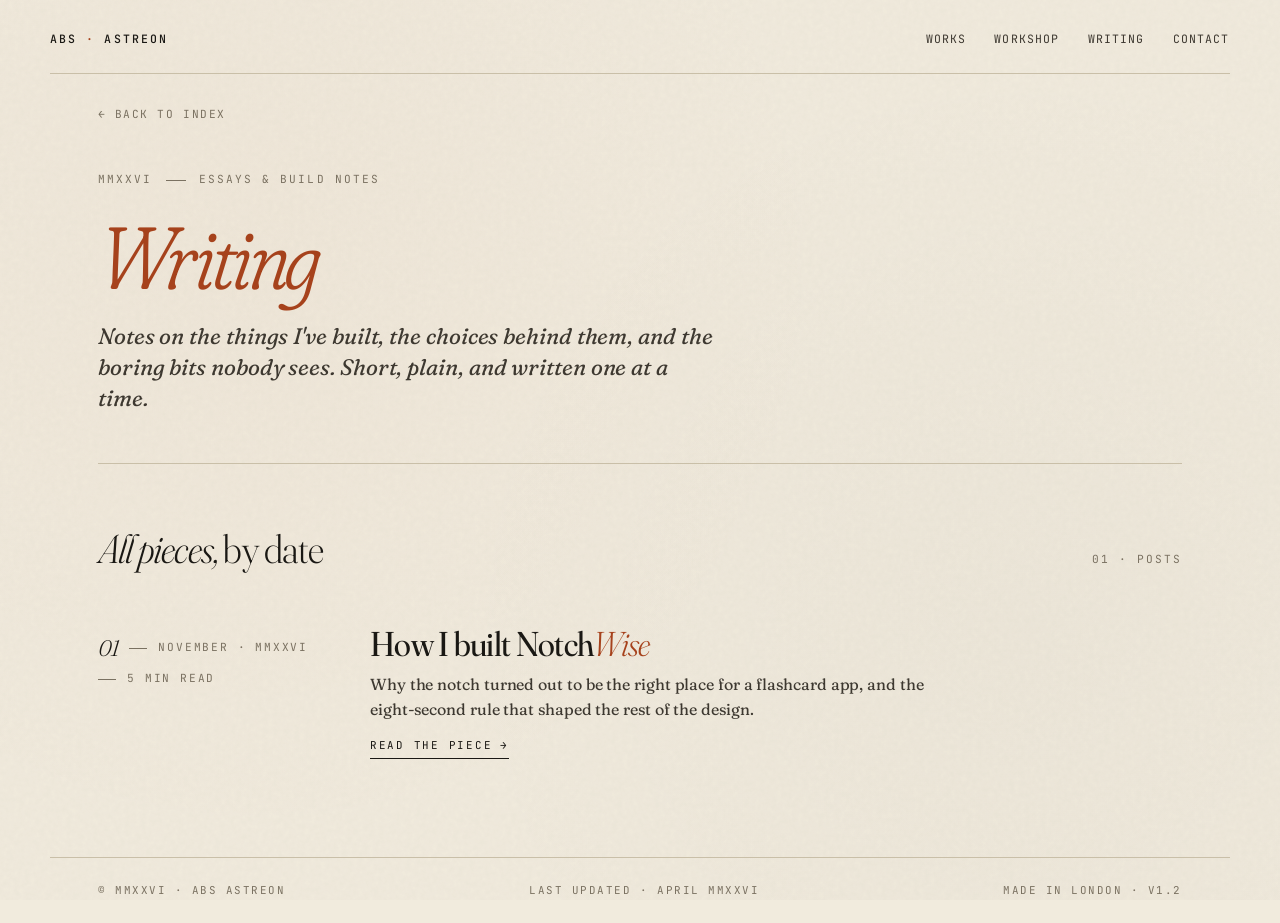
==== commit 9fa533d1: "Sharpen portfolio v1.2: tighter hero, reframed Workshop, varied section labels, canonicals, last-upd" ====
--- a/writing/index.html
+++ b/writing/index.html
@@ -10,6 +10,8 @@
   <meta property="og:title" content="Writing · ABS Astreon" />
   <meta property="og:description" content="Essays and build notes on independent software and design." />
   <meta property="og:type" content="website" />
+
+  <link rel="canonical" href="https://absastreon.github.io/writing/" />
 
   <link rel="preconnect" href="https://fonts.googleapis.com" />
   <link rel="preconnect" href="https://fonts.gstatic.com" crossorigin />
@@ -82,7 +84,8 @@
 
   <div class="footer-rule">
     <span>© MMXXVI · ABS Astreon</span>
-    <span>Made in London · v1.1</span>
+    <span>Last updated · April MMXXVI</span>
+    <span>Made in London · v1.2</span>
   </div>
 </body>
 </html>
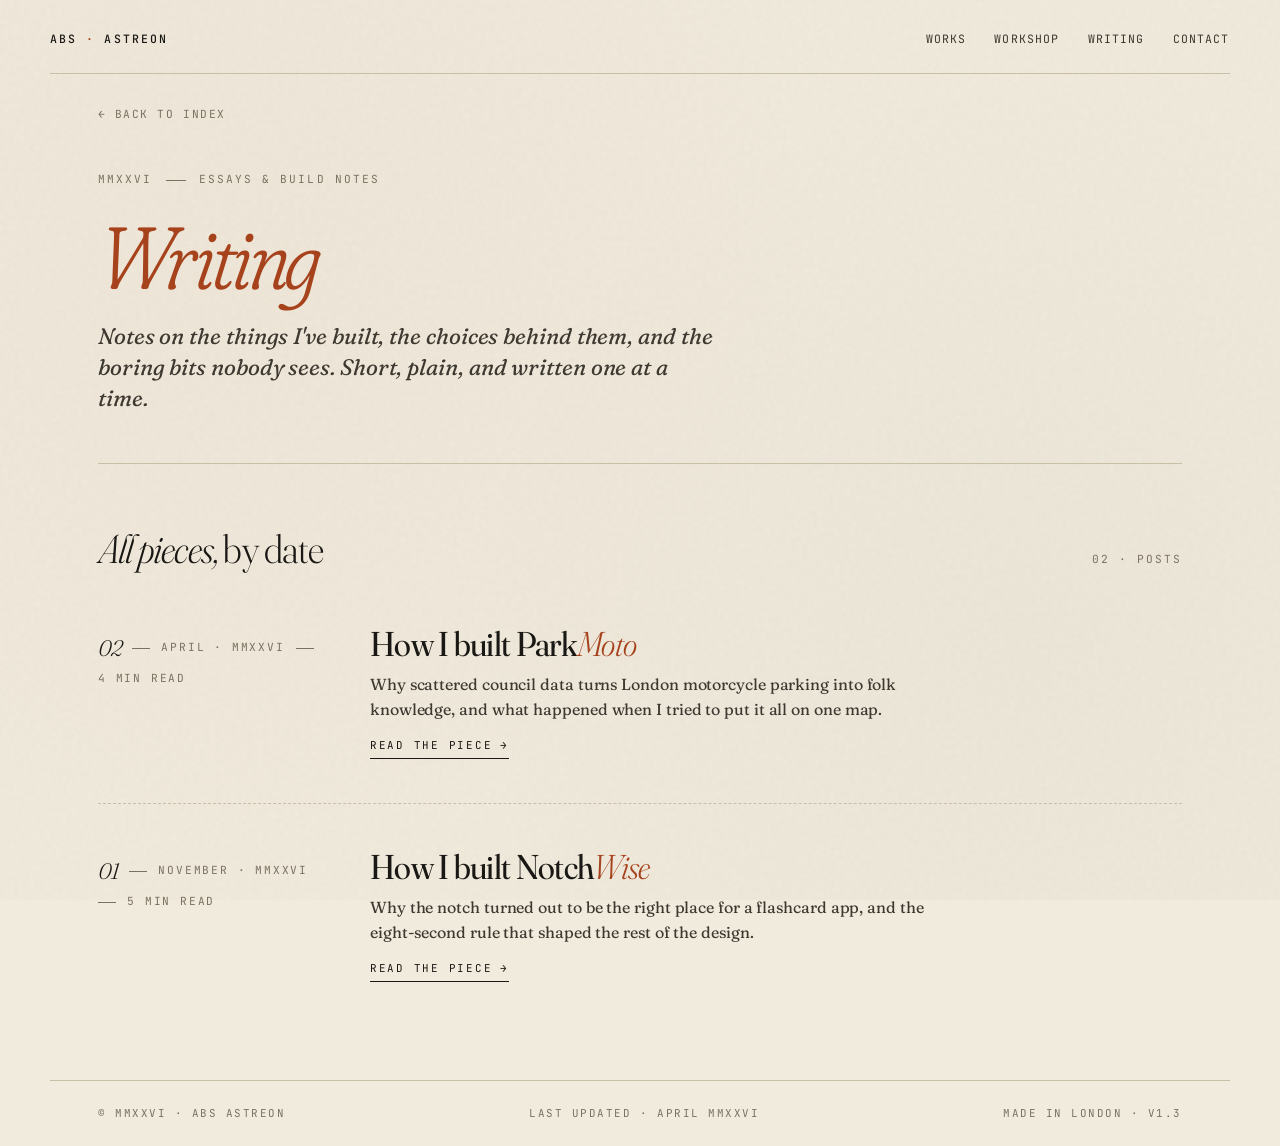
==== commit 6d1efde1: "v1.3: ParkMoto post + Bastion draft + RSS feed + focus styles + boosted copy flash" ====
--- a/writing/index.html
+++ b/writing/index.html
@@ -12,6 +12,7 @@
   <meta property="og:type" content="website" />
 
   <link rel="canonical" href="https://absastreon.github.io/writing/" />
+  <link rel="alternate" type="application/rss+xml" title="ABS Astreon · Writing" href="rss.xml" />
 
   <link rel="preconnect" href="https://fonts.googleapis.com" />
   <link rel="preconnect" href="https://fonts.gstatic.com" crossorigin />
@@ -54,10 +55,29 @@
     <section class="block" style="border-top: 1px solid var(--rule); padding-top: clamp(2.5rem, 6vh, 4rem);">
       <div class="section-head">
         <h2>All pieces, <span style="font-style: normal;">by date</span></h2>
-        <span class="tag">01 · Posts</span>
+        <span class="tag">02 · Posts</span>
       </div>
 
       <div class="writing-list">
+
+        <a class="writing-entry reveal d3" href="how-i-built-parkmoto.html">
+          <p class="writing-entry-meta">
+            <span class="num">02</span>
+            <span class="sep"></span>
+            <span>April · MMXXVI</span>
+            <span class="sep"></span>
+            <span>4 min read</span>
+          </p>
+          <div class="writing-entry-body">
+            <h3 class="writing-entry-title">How I built Park<em>Moto</em></h3>
+            <p class="writing-entry-dek">
+              Why scattered council data turns London motorcycle parking into folk knowledge, and what happened when I tried to put it all on one map.
+            </p>
+            <span class="writing-entry-cta">
+              Read the piece <span class="arrow">→</span>
+            </span>
+          </div>
+        </a>
 
         <a class="writing-entry reveal d3" href="how-i-built-notchwise.html">
           <p class="writing-entry-meta">
@@ -85,7 +105,7 @@
   <div class="footer-rule">
     <span>© MMXXVI · ABS Astreon</span>
     <span>Last updated · April MMXXVI</span>
-    <span>Made in London · v1.2</span>
+    <span>Made in London · v1.3</span>
   </div>
 </body>
 </html>
--- a/styles.css
+++ b/styles.css
@@ -1402,3 +1402,66 @@
   color: var(--accent);
   transform: translateX(4px);
 }
+
+/* ═══════════════════════════════════════════════════════════
+   Accessibility & polish · v1.3
+   ═══════════════════════════════════════════════════════════ */
+
+/* ——— Keyboard focus rings ———————————————————————————————
+   :focus-visible only fires for keyboard navigation, not mouse
+   clicks. So mouse users see nothing change, but anyone tabbing
+   through gets a clear, accent-coloured outline that respects
+   the existing palette. Applies broadly to interactive surfaces. */
+
+a:focus-visible,
+button:focus-visible,
+[role="button"]:focus-visible,
+.cli-box:focus-visible {
+  outline: 2px solid var(--accent);
+  outline-offset: 3px;
+  border-radius: 2px;
+}
+
+.site-nav a:focus-visible,
+.wordmark a:focus-visible,
+.back-link:focus-visible {
+  outline: 2px solid var(--accent);
+  outline-offset: 4px;
+}
+
+.project:focus-visible,
+.workshop-card:focus-visible,
+.link-card:focus-visible,
+.writing-entry:focus-visible,
+.writing-backlink:focus-visible,
+.next-project:focus-visible {
+  outline: 2px solid var(--accent);
+  outline-offset: 6px;
+}
+
+/* ——— Boosted cli-box copied state ————————————————————————
+   The original copied flash was subtle. Boosting the contrast
+   and adding a brief inner glow makes the success feedback
+   unmissable without becoming gaudy. */
+
+.cli-box-copied {
+  border-color: var(--accent);
+  background: #2d2620;
+  box-shadow: inset 0 0 0 1px var(--accent-soft), 0 0 0 4px rgba(196, 116, 82, 0.15);
+}
+.cli-box-copied::before {
+  color: var(--accent);
+}
+.cli-box-copied .copy-hint {
+  color: var(--accent-soft);
+  opacity: 1;
+  font-weight: 500;
+}
+
+/* ——— Note on dark mode ——————————————————————————————————
+   Intentionally not implemented. The warm paper palette is
+   the visual brand of the site; a dark mode would either
+   require a separate, equally-considered dark palette or
+   would dilute the editorial aesthetic with a default invert.
+   Neither is worth doing right now. If a dark theme is added
+   later, it should be designed from scratch, not derived. */
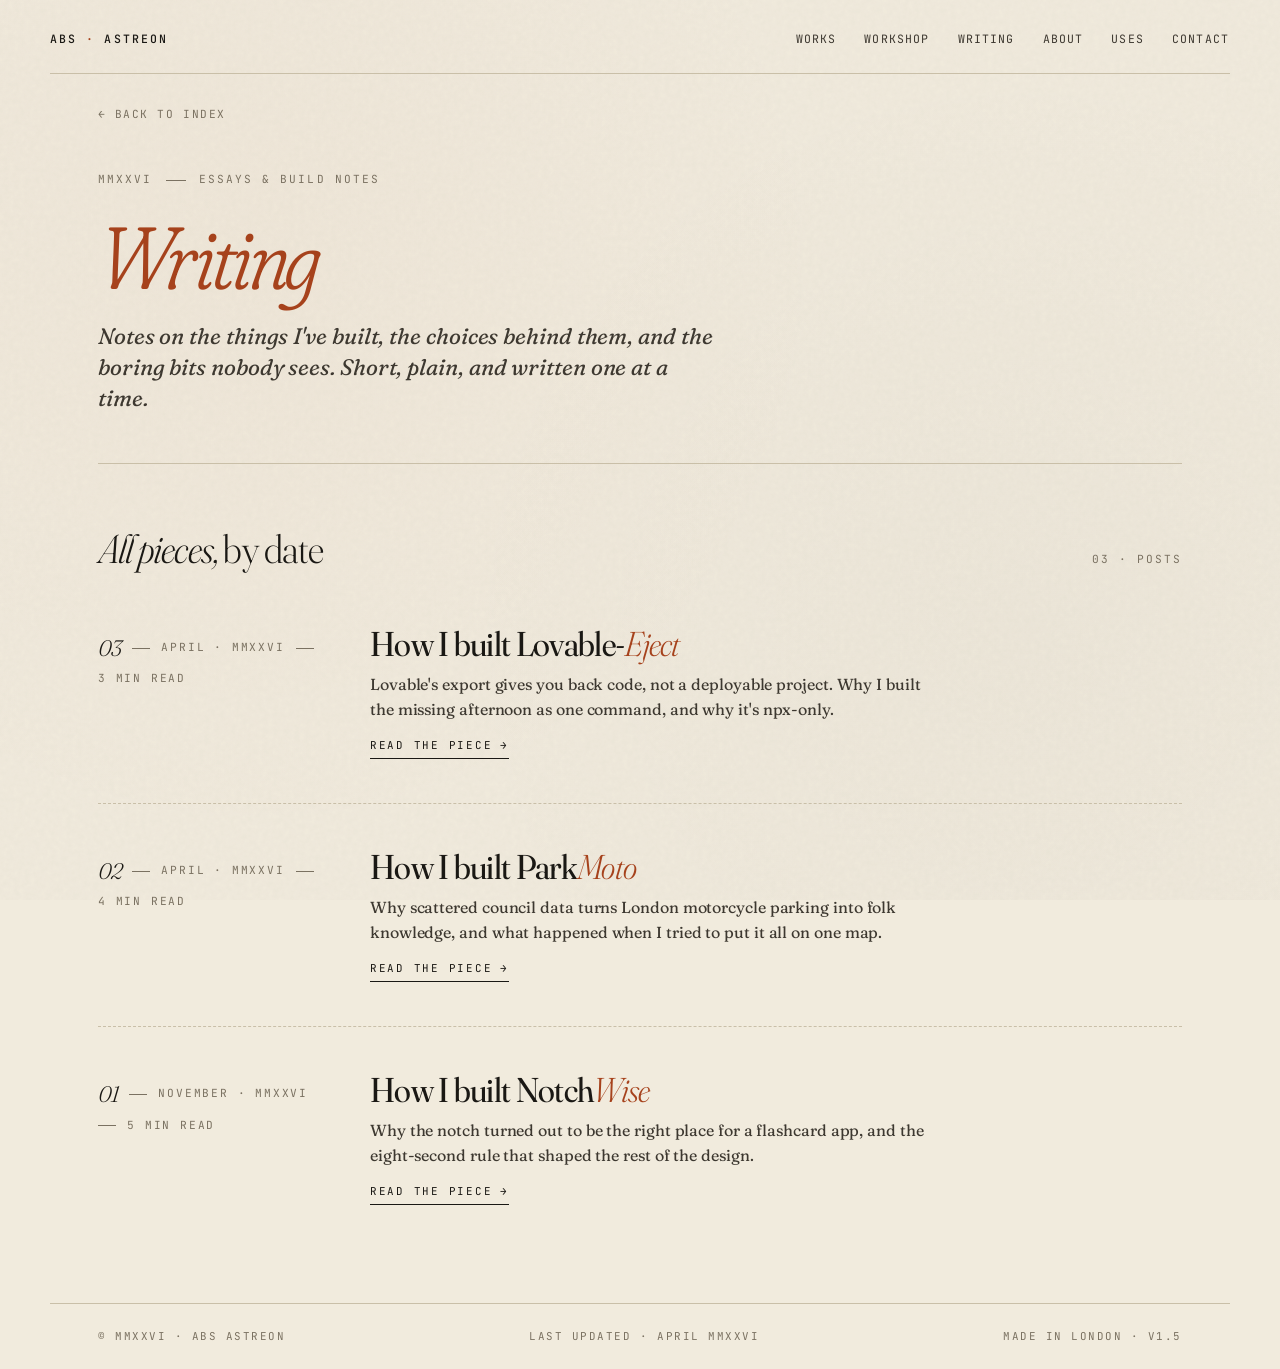
==== commit 47dfec3e: "v1.5: ParkMoto images live, /uses and /about pages, nav expanded" ====
--- a/writing/index.html
+++ b/writing/index.html
@@ -33,6 +33,8 @@
       <a href="../index.html#works">Works</a>
       <a href="../index.html#workshop">Workshop</a>
       <a href="index.html">Writing</a>
+      <a href="../about.html">About</a>
+      <a href="../uses.html">Uses</a>
       <a href="../index.html#contact">Contact</a>
     </nav>
   </header>
@@ -55,10 +57,29 @@
     <section class="block" style="border-top: 1px solid var(--rule); padding-top: clamp(2.5rem, 6vh, 4rem);">
       <div class="section-head">
         <h2>All pieces, <span style="font-style: normal;">by date</span></h2>
-        <span class="tag">02 · Posts</span>
+        <span class="tag">03 · Posts</span>
       </div>
 
       <div class="writing-list">
+
+        <a class="writing-entry reveal d3" href="how-i-built-lovable-eject.html">
+          <p class="writing-entry-meta">
+            <span class="num">03</span>
+            <span class="sep"></span>
+            <span>April · MMXXVI</span>
+            <span class="sep"></span>
+            <span>3 min read</span>
+          </p>
+          <div class="writing-entry-body">
+            <h3 class="writing-entry-title">How I built Lovable-<em>Eject</em></h3>
+            <p class="writing-entry-dek">
+              Lovable's export gives you back code, not a deployable project. Why I built the missing afternoon as one command, and why it's npx-only.
+            </p>
+            <span class="writing-entry-cta">
+              Read the piece <span class="arrow">→</span>
+            </span>
+          </div>
+        </a>
 
         <a class="writing-entry reveal d3" href="how-i-built-parkmoto.html">
           <p class="writing-entry-meta">
@@ -105,7 +126,7 @@
   <div class="footer-rule">
     <span>© MMXXVI · ABS Astreon</span>
     <span>Last updated · April MMXXVI</span>
-    <span>Made in London · v1.3</span>
+    <span>Made in London · v1.5</span>
   </div>
 </body>
 </html>
--- a/styles.css
+++ b/styles.css
@@ -1465,3 +1465,144 @@
    would dilute the editorial aesthetic with a default invert.
    Neither is worth doing right now. If a dark theme is added
    later, it should be designed from scratch, not derived. */
+
+/* ═══════════════════════════════════════════════════════════
+   Writing · v1.4 additions
+   In brief blocks (magazine-style standfirst) and figures
+   with caption typography + screenshot-pending placeholders.
+   ═══════════════════════════════════════════════════════════ */
+
+/* ——— In brief / standfirst ——————————————————————————————
+   Sits between dateline and prose. Italic Fraunces, larger
+   than body, accent border on the left, very subtle warm
+   background. Frames the post without spoiling it. */
+.writing-deck {
+  font-family: var(--serif);
+  font-style: italic;
+  font-variation-settings: "opsz" 144, "SOFT" 50;
+  font-size: 1.18rem;
+  line-height: 1.55;
+  color: var(--ink-soft);
+  max-width: 60ch;
+  margin: 2.25rem 0 3rem;
+  padding: 1.4rem 1.6rem 1.5rem;
+  border-left: 2px solid var(--accent);
+  background: rgba(166, 66, 28, 0.04);
+}
+.writing-deck-label {
+  display: block;
+  font-family: var(--mono);
+  font-style: normal;
+  font-size: 0.66rem;
+  letter-spacing: 0.18em;
+  text-transform: uppercase;
+  color: var(--ink-mute);
+  font-weight: 500;
+  margin-bottom: 0.65rem;
+}
+.writing-deck p {
+  font-size: inherit !important;
+  line-height: inherit !important;
+  color: inherit !important;
+  margin: 0 !important;
+}
+.writing-deck p:first-of-type::first-letter {
+  font-family: inherit !important;
+  float: none !important;
+  font-size: inherit !important;
+  padding: 0 !important;
+  color: inherit !important;
+  line-height: inherit !important;
+}
+
+/* ——— Figures ———————————————————————————————————————————
+   Constrained to article measure. Image with thin border
+   echoing the project-page detail-cover treatment, then a
+   mono caption with a serif italic figure number. */
+.writing-figure {
+  margin: 2.75rem 0;
+  max-width: 65ch;
+}
+.writing-figure img {
+  width: 100%;
+  height: auto;
+  display: block;
+  border: 1px solid var(--rule);
+  background: var(--paper-warm);
+}
+.writing-figure figcaption {
+  margin-top: 0.85rem;
+  font-family: var(--mono);
+  font-size: 0.7rem;
+  letter-spacing: 0.14em;
+  text-transform: uppercase;
+  color: var(--ink-mute);
+  display: flex;
+  flex-wrap: wrap;
+  gap: 0.7rem;
+  align-items: baseline;
+}
+.writing-figure figcaption .figure-num {
+  font-family: var(--serif);
+  font-style: italic;
+  font-variation-settings: "opsz" 144, "SOFT" 50;
+  font-size: 1.05rem;
+  font-weight: 300;
+  color: var(--accent);
+  text-transform: none;
+  letter-spacing: -0.01em;
+}
+.writing-figure figcaption .figure-text {
+  flex: 1;
+  min-width: 0;
+}
+
+/* ——— Screenshot-pending placeholder ——————————————————————
+   When the actual screenshot hasn't been captured yet, this
+   block sits in the figure's spot. Looks intentional rather
+   than broken. Replace the placeholder div with an <img> when
+   the screenshot is ready. */
+.figure-placeholder {
+  display: flex;
+  flex-direction: column;
+  align-items: center;
+  justify-content: center;
+  gap: 0.7rem;
+  text-align: center;
+  padding: 4rem 1.5rem;
+  border: 1px dashed var(--rule);
+  background: var(--paper-warm);
+  min-height: 240px;
+  position: relative;
+}
+.figure-placeholder::before {
+  content: "✎";
+  font-size: 1.5rem;
+  color: var(--ink-mute);
+  opacity: 0.5;
+  margin-bottom: 0.4rem;
+}
+.figure-placeholder-label {
+  font-family: var(--mono);
+  font-size: 0.66rem;
+  letter-spacing: 0.18em;
+  text-transform: uppercase;
+  color: var(--ink-mute);
+  font-weight: 500;
+}
+.figure-placeholder-detail {
+  font-family: var(--serif);
+  font-style: italic;
+  font-variation-settings: "opsz" 144, "SOFT" 30;
+  font-size: 1.05rem;
+  color: var(--ink-soft);
+  max-width: 36ch;
+  line-height: 1.4;
+}
+.figure-placeholder-target {
+  font-family: var(--mono);
+  font-size: 0.62rem;
+  color: var(--ink-mute);
+  opacity: 0.55;
+  margin-top: 0.4rem;
+}
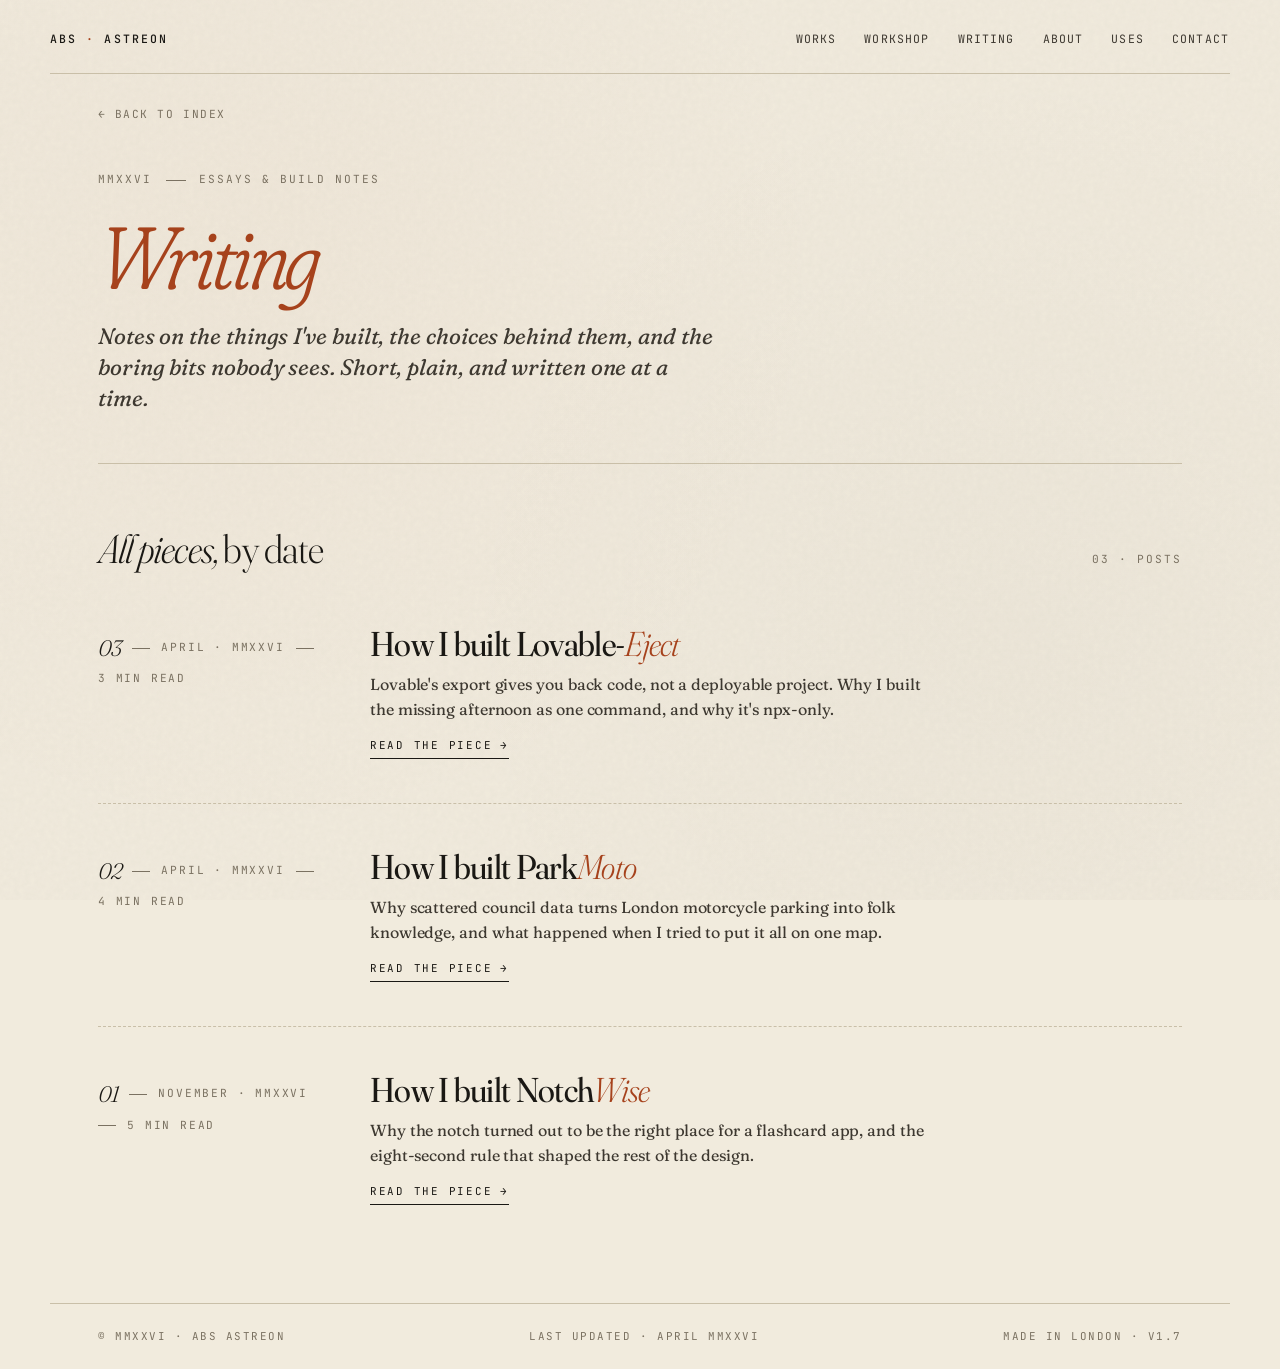
==== commit ac2e94a2: "v1.7: book cards with covers, person cards, soften rider post line" ====
--- a/writing/index.html
+++ b/writing/index.html
@@ -126,7 +126,7 @@
   <div class="footer-rule">
     <span>© MMXXVI · ABS Astreon</span>
     <span>Last updated · April MMXXVI</span>
-    <span>Made in London · v1.5</span>
+    <span>Made in London · v1.7</span>
   </div>
 </body>
 </html>
--- a/styles.css
+++ b/styles.css
@@ -1606,3 +1606,185 @@
   opacity: 0.55;
   margin-top: 0.4rem;
 }
+
+/* ═══════════════════════════════════════════════════════════
+   About page · v1.7
+   Book recommendation cards and typographic person cards.
+   ═══════════════════════════════════════════════════════════ */
+
+/* ——— Reading list (book cards) ————————————————————————
+   Side-by-side cover + metadata, two-up on wider screens,
+   stacked on mobile. The cover sits in a thin border echoing
+   the figure treatment used for screenshots. */
+.reading-list {
+  display: grid;
+  grid-template-columns: 1fr;
+  gap: 2rem;
+  margin: 1.5rem 0 0.5rem;
+  max-width: 720px;
+}
+@media (min-width: 720px) {
+  .reading-list {
+    grid-template-columns: 1fr 1fr;
+    gap: 2.5rem;
+  }
+}
+.book-card {
+  display: grid;
+  grid-template-columns: 110px 1fr;
+  gap: 1.4rem;
+  align-items: start;
+}
+.book-cover {
+  width: 110px;
+  aspect-ratio: 2 / 3;
+  background: var(--paper-warm);
+  border: 1px solid var(--rule);
+  overflow: hidden;
+  position: relative;
+  box-shadow: 0 1px 2px rgba(26, 24, 20, 0.08), 0 4px 12px rgba(26, 24, 20, 0.06);
+}
+.book-cover img {
+  width: 100%;
+  height: 100%;
+  object-fit: cover;
+  display: block;
+}
+.book-cover-placeholder {
+  width: 100%; height: 100%;
+  display: flex;
+  align-items: center;
+  justify-content: center;
+  text-align: center;
+  padding: 0.7rem;
+  font-family: var(--mono);
+  font-size: 0.6rem;
+  letter-spacing: 0.14em;
+  text-transform: uppercase;
+  color: var(--ink-mute);
+  line-height: 1.4;
+}
+.book-meta {
+  display: flex;
+  flex-direction: column;
+  gap: 0.4rem;
+  min-width: 0;
+}
+.book-title {
+  font-family: var(--serif);
+  font-variation-settings: "opsz" 144, "SOFT" 30;
+  font-weight: 400;
+  font-size: 1.2rem;
+  line-height: 1.2;
+  letter-spacing: -0.01em;
+  margin: 0;
+  color: var(--ink);
+}
+.book-title em {
+  font-style: italic;
+  font-weight: 300;
+  color: var(--accent);
+}
+.book-author {
+  font-family: var(--mono);
+  font-size: 0.66rem;
+  letter-spacing: 0.16em;
+  text-transform: uppercase;
+  color: var(--ink-mute);
+}
+.book-note {
+  font-family: var(--serif);
+  font-style: italic;
+  font-size: 0.95rem;
+  line-height: 1.5;
+  color: var(--ink-soft);
+  margin-top: 0.3rem;
+}
+
+/* ——— Person cards (people I learn from) ————————————————
+   Typographic recommendation cards. Same visual rhythm as
+   .link-card on project pages, but tuned for naming people
+   and signalling a one-line reason. The whole card is
+   clickable. */
+.people-list {
+  display: grid;
+  grid-template-columns: 1fr;
+  gap: 1rem;
+  margin: 1.5rem 0 0.5rem;
+}
+@media (min-width: 720px) {
+  .people-list {
+    grid-template-columns: 1fr 1fr;
+  }
+}
+.person-card {
+  display: grid;
+  grid-template-columns: auto 1fr auto;
+  gap: 1rem 1.2rem;
+  align-items: center;
+  padding: 1.2rem 1.35rem;
+  border: 1px solid var(--rule);
+  background: rgba(255, 255, 255, 0.35);
+  color: var(--ink);
+  transition: all 0.25s ease;
+  position: relative;
+}
+.person-card:hover {
+  border-color: var(--ink);
+  transform: translateY(-2px);
+  background: rgba(255, 255, 255, 0.55);
+}
+.person-card .platform {
+  font-family: var(--serif);
+  font-style: italic;
+  font-variation-settings: "opsz" 144, "SOFT" 50;
+  font-weight: 300;
+  font-size: 1.5rem;
+  color: var(--accent);
+  line-height: 1;
+  letter-spacing: -0.02em;
+  width: 1.5rem;
+  text-align: center;
+  flex-shrink: 0;
+}
+.person-card .meta {
+  display: flex;
+  flex-direction: column;
+  gap: 0.25rem;
+  min-width: 0;
+  grid-column: 2;
+}
+.person-card .name {
+  font-family: var(--serif);
+  font-variation-settings: "opsz" 144, "SOFT" 30;
+  font-weight: 400;
+  font-size: 1.1rem;
+  letter-spacing: -0.005em;
+  line-height: 1.2;
+  color: var(--ink);
+}
+.person-card .handle {
+  font-family: var(--mono);
+  font-size: 0.66rem;
+  letter-spacing: 0.16em;
+  text-transform: uppercase;
+  color: var(--ink-mute);
+}
+.person-card .why {
+  font-family: var(--serif);
+  font-style: italic;
+  font-size: 0.95rem;
+  line-height: 1.45;
+  color: var(--ink-soft);
+  margin-top: 0.25rem;
+}
+.person-card .arrow {
+  font-family: var(--mono);
+  color: var(--ink-mute);
+  transition: transform 0.25s ease, color 0.25s ease;
+  align-self: center;
+}
+.person-card:hover .arrow {
+  color: var(--accent);
+  transform: translateX(4px);
+}
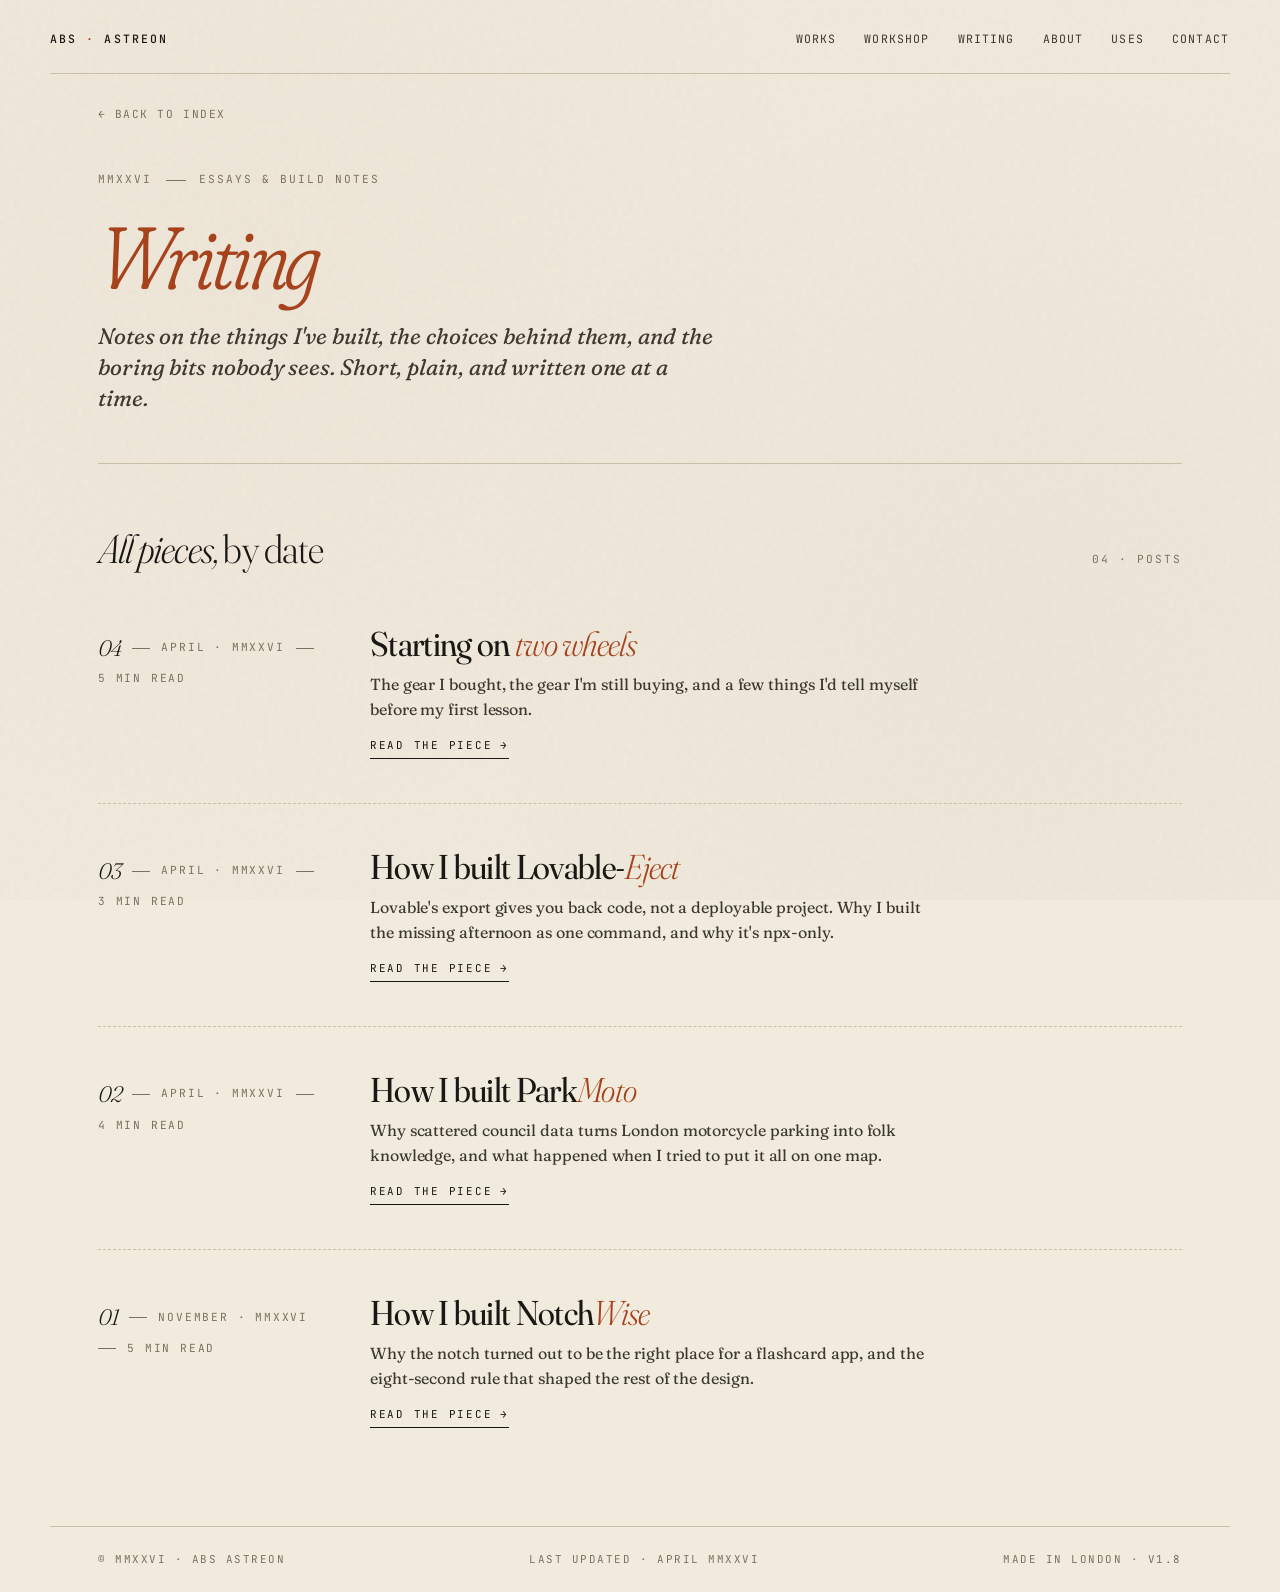
==== commit 444addee: "v1.8: publish rider starter post" ====
--- a/writing/index.html
+++ b/writing/index.html
@@ -57,10 +57,29 @@
     <section class="block" style="border-top: 1px solid var(--rule); padding-top: clamp(2.5rem, 6vh, 4rem);">
       <div class="section-head">
         <h2>All pieces, <span style="font-style: normal;">by date</span></h2>
-        <span class="tag">03 · Posts</span>
+        <span class="tag">04 · Posts</span>
       </div>
 
       <div class="writing-list">
+
+        <a class="writing-entry reveal d3" href="starting-on-two-wheels.html">
+          <p class="writing-entry-meta">
+            <span class="num">04</span>
+            <span class="sep"></span>
+            <span>April · MMXXVI</span>
+            <span class="sep"></span>
+            <span>5 min read</span>
+          </p>
+          <div class="writing-entry-body">
+            <h3 class="writing-entry-title">Starting on <em>two wheels</em></h3>
+            <p class="writing-entry-dek">
+              The gear I bought, the gear I'm still buying, and a few things I'd tell myself before my first lesson.
+            </p>
+            <span class="writing-entry-cta">
+              Read the piece <span class="arrow">→</span>
+            </span>
+          </div>
+        </a>
 
         <a class="writing-entry reveal d3" href="how-i-built-lovable-eject.html">
           <p class="writing-entry-meta">
@@ -126,7 +145,7 @@
   <div class="footer-rule">
     <span>© MMXXVI · ABS Astreon</span>
     <span>Last updated · April MMXXVI</span>
-    <span>Made in London · v1.7</span>
+    <span>Made in London · v1.8</span>
   </div>
 </body>
 </html>
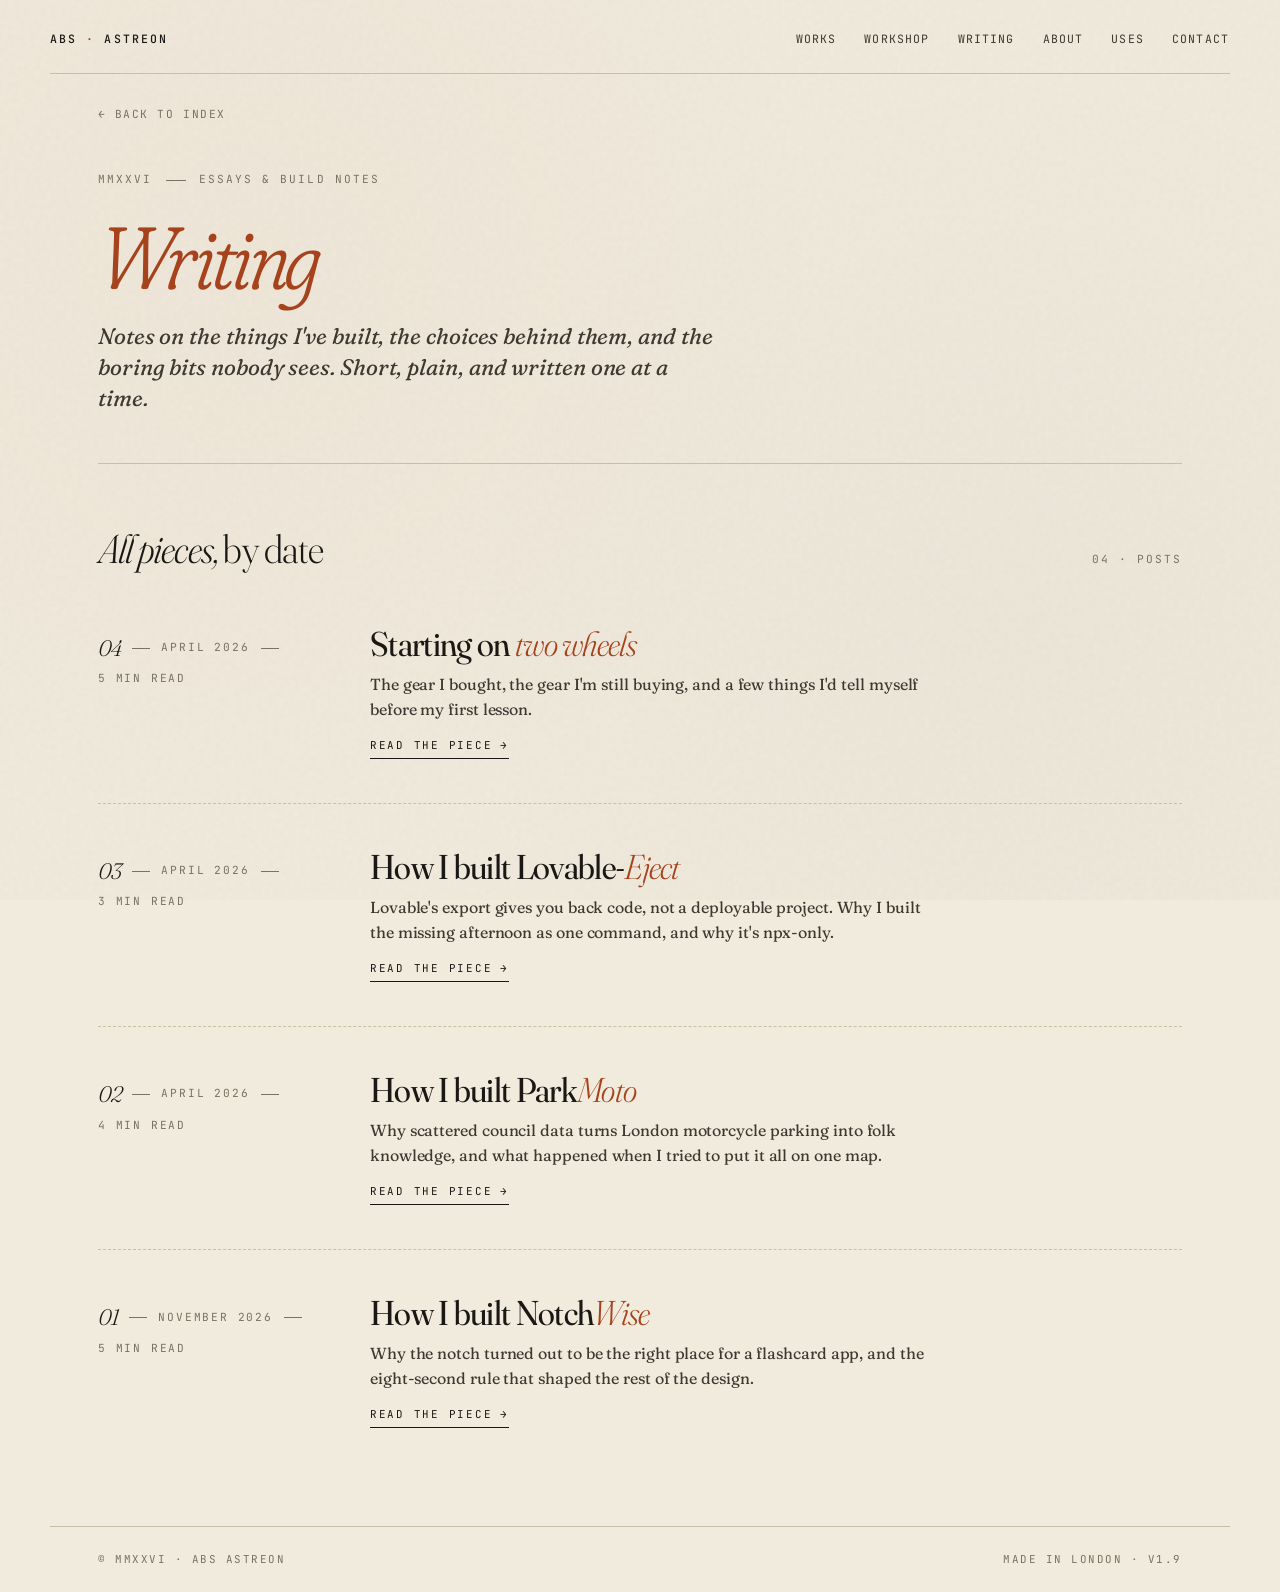
==== commit 33d8afda: "v1.9: citations corrected, alias-only About, workshop screenshots, dateline cleanup, template fix" ====
--- a/writing/index.html
+++ b/writing/index.html
@@ -66,7 +66,7 @@
           <p class="writing-entry-meta">
             <span class="num">04</span>
             <span class="sep"></span>
-            <span>April · MMXXVI</span>
+            <span>April 2026</span>
             <span class="sep"></span>
             <span>5 min read</span>
           </p>
@@ -85,7 +85,7 @@
           <p class="writing-entry-meta">
             <span class="num">03</span>
             <span class="sep"></span>
-            <span>April · MMXXVI</span>
+            <span>April 2026</span>
             <span class="sep"></span>
             <span>3 min read</span>
           </p>
@@ -104,7 +104,7 @@
           <p class="writing-entry-meta">
             <span class="num">02</span>
             <span class="sep"></span>
-            <span>April · MMXXVI</span>
+            <span>April 2026</span>
             <span class="sep"></span>
             <span>4 min read</span>
           </p>
@@ -123,7 +123,7 @@
           <p class="writing-entry-meta">
             <span class="num">01</span>
             <span class="sep"></span>
-            <span>November · MMXXVI</span>
+            <span>November 2026</span>
             <span class="sep"></span>
             <span>5 min read</span>
           </p>
@@ -144,8 +144,7 @@
 
   <div class="footer-rule">
     <span>© MMXXVI · ABS Astreon</span>
-    <span>Last updated · April MMXXVI</span>
-    <span>Made in London · v1.8</span>
+    <span>Made in London · v1.9</span>
   </div>
 </body>
 </html>
--- a/styles.css
+++ b/styles.css
@@ -1788,3 +1788,35 @@
   color: var(--accent);
   transform: translateX(4px);
 }
+
+/* ——— Workshop screenshots · v1.9 ————————————————————————— */
+.workshop-screenshots {
+  margin-top: 1.25rem;
+  display: grid;
+  grid-template-columns: 1fr;
+  gap: 0.75rem;
+}
+@media (min-width: 720px) {
+  .workshop-screenshots.cols-2 { grid-template-columns: 1fr 1fr; }
+  .workshop-screenshots.cols-3 { grid-template-columns: 1fr 1fr 1fr; }
+}
+.workshop-screenshot {
+  border: 1px solid var(--rule);
+  background: var(--paper-warm);
+  overflow: hidden;
+  aspect-ratio: 16 / 10;
+  position: relative;
+}
+.workshop-screenshot img {
+  width: 100%; height: 100%; object-fit: cover; display: block;
+}
+.workshop-screenshot-caption {
+  font-family: var(--mono);
+  font-size: 0.62rem;
+  letter-spacing: 0.16em;
+  text-transform: uppercase;
+  color: var(--ink-mute);
+  padding: 0.5rem 0.75rem;
+  border-top: 1px solid var(--rule);
+  background: rgba(255,255,255,0.4);
+}
